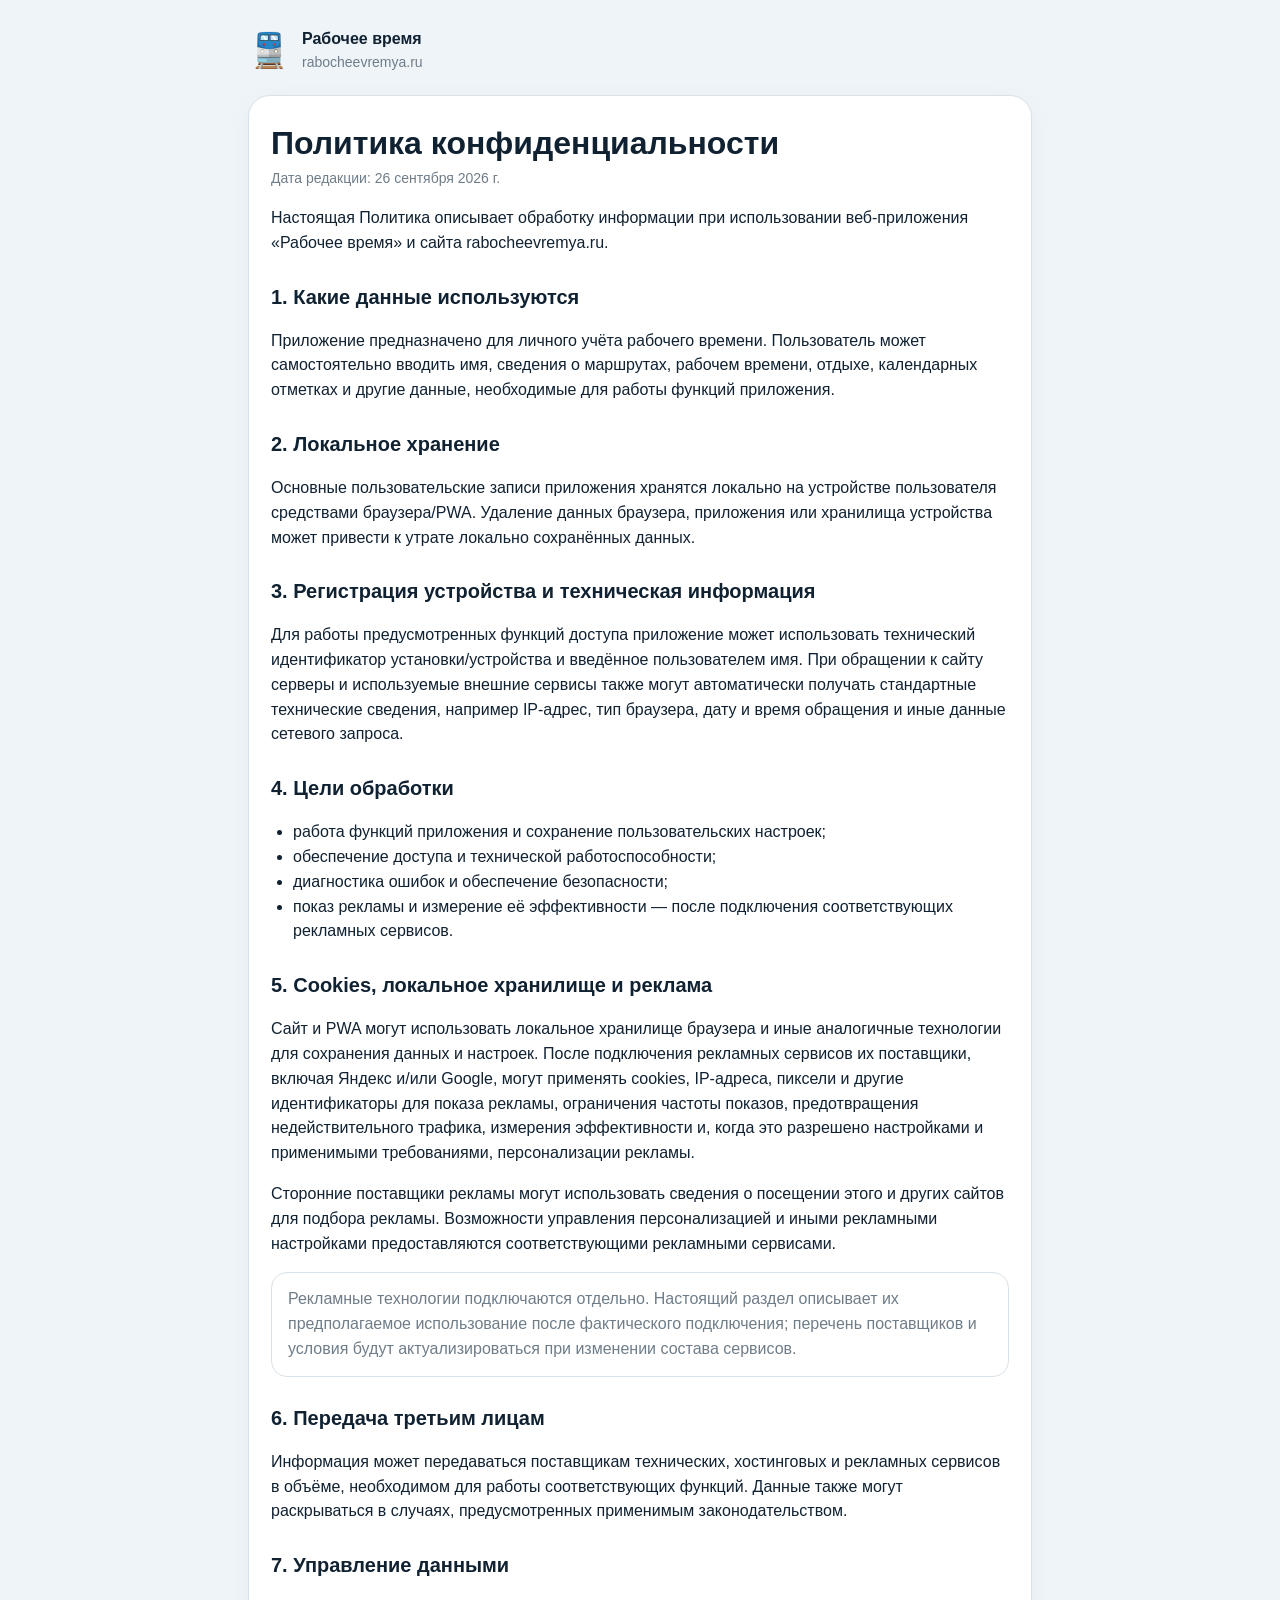
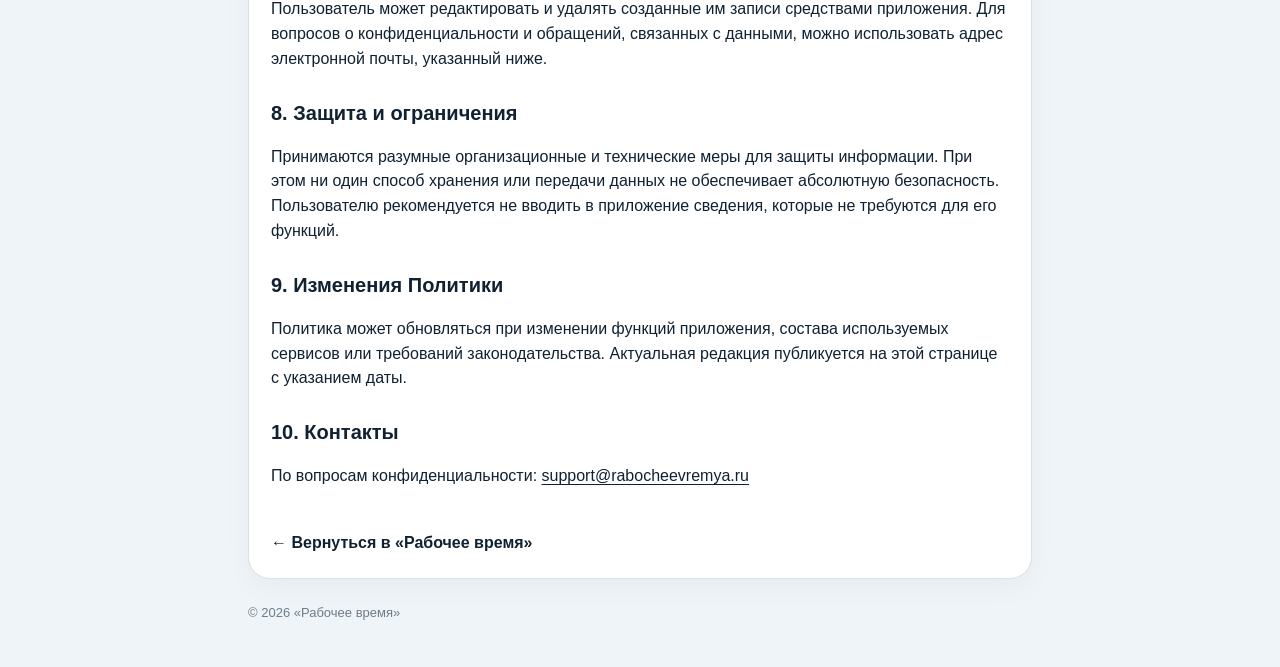
==== privacy.html @ 50ca196e "Add files via upload" ====
<!doctype html>
<html lang="ru">
<head>
  <meta charset="utf-8">
  <meta name="viewport" content="width=device-width,initial-scale=1,viewport-fit=cover">
  <meta name="color-scheme" content="light dark">
  <title>Политика конфиденциальности — Рабочее время</title>
  <style>
    :root{color-scheme:light dark;--bg:#eef4f8;--card:#fff;--text:#102131;--muted:#6f7d89;--line:#d9e2e8;--accent:#ff2638}
    @media(prefers-color-scheme:dark){:root{--bg:#06131b;--card:#0d2432;--text:#f4f7f9;--muted:#9cabb7;--line:#244253;--accent:#ff3344}}
    *{box-sizing:border-box} body{margin:0;background:var(--bg);color:var(--text);font-family:-apple-system,BlinkMacSystemFont,"SF Pro Text","Segoe UI",sans-serif;line-height:1.55}
    main{max-width:820px;margin:auto;padding:calc(24px + env(safe-area-inset-top)) 18px calc(44px + env(safe-area-inset-bottom))}
    .top{display:flex;align-items:center;gap:12px;margin-bottom:18px}.mark{font-size:34px}.eyebrow{color:var(--muted);font-size:14px}
    h1{font-size:32px;line-height:1.08;margin:8px 0 8px} h2{font-size:20px;margin:26px 0 8px} p,li{font-size:16px} ul{padding-left:22px}
    .card{background:var(--card);border:1px solid var(--line);border-radius:22px;padding:22px;box-shadow:0 8px 28px rgba(0,0,0,.04)}
    .note{padding:14px 16px;border:1px solid var(--line);border-radius:16px;color:var(--muted);margin:16px 0}
    a{color:inherit;text-decoration-thickness:1px;text-underline-offset:3px}.back{display:inline-block;margin-top:26px;font-weight:700;text-decoration:none}
    footer{color:var(--muted);font-size:13px;margin-top:24px}
  </style>
</head>
<body>
<main>
  <div class="top"><div class="mark">🚆</div><div><strong>Рабочее время</strong><div class="eyebrow">rabocheevremya.ru</div></div></div>
  <div class="card">
    <h1>Политика конфиденциальности</h1>
    <div class="eyebrow">Дата редакции: 26 сентября 2026 г.</div>

    <p>Настоящая Политика описывает обработку информации при использовании веб‑приложения «Рабочее время» и сайта rabocheevremya.ru.</p>

    <h2>1. Какие данные используются</h2>
    <p>Приложение предназначено для личного учёта рабочего времени. Пользователь может самостоятельно вводить имя, сведения о маршрутах, рабочем времени, отдыхе, календарных отметках и другие данные, необходимые для работы функций приложения.</p>

    <h2>2. Локальное хранение</h2>
    <p>Основные пользовательские записи приложения хранятся локально на устройстве пользователя средствами браузера/PWA. Удаление данных браузера, приложения или хранилища устройства может привести к утрате локально сохранённых данных.</p>

    <h2>3. Регистрация устройства и техническая информация</h2>
    <p>Для работы предусмотренных функций доступа приложение может использовать технический идентификатор установки/устройства и введённое пользователем имя. При обращении к сайту серверы и используемые внешние сервисы также могут автоматически получать стандартные технические сведения, например IP‑адрес, тип браузера, дату и время обращения и иные данные сетевого запроса.</p>

    <h2>4. Цели обработки</h2>
    <ul>
      <li>работа функций приложения и сохранение пользовательских настроек;</li>
      <li>обеспечение доступа и технической работоспособности;</li>
      <li>диагностика ошибок и обеспечение безопасности;</li>
      <li>показ рекламы и измерение её эффективности — после подключения соответствующих рекламных сервисов.</li>
    </ul>

    <h2>5. Cookies, локальное хранилище и реклама</h2>
    <p>Сайт и PWA могут использовать локальное хранилище браузера и иные аналогичные технологии для сохранения данных и настроек. После подключения рекламных сервисов их поставщики, включая Яндекс и/или Google, могут применять cookies, IP‑адреса, пиксели и другие идентификаторы для показа рекламы, ограничения частоты показов, предотвращения недействительного трафика, измерения эффективности и, когда это разрешено настройками и применимыми требованиями, персонализации рекламы.</p>
    <p>Сторонние поставщики рекламы могут использовать сведения о посещении этого и других сайтов для подбора рекламы. Возможности управления персонализацией и иными рекламными настройками предоставляются соответствующими рекламными сервисами.</p>

    <div class="note">Рекламные технологии подключаются отдельно. Настоящий раздел описывает их предполагаемое использование после фактического подключения; перечень поставщиков и условия будут актуализироваться при изменении состава сервисов.</div>

    <h2>6. Передача третьим лицам</h2>
    <p>Информация может передаваться поставщикам технических, хостинговых и рекламных сервисов в объёме, необходимом для работы соответствующих функций. Данные также могут раскрываться в случаях, предусмотренных применимым законодательством.</p>

    <h2>7. Управление данными</h2>
    <p>Пользователь может редактировать и удалять созданные им записи средствами приложения. Для вопросов о конфиденциальности и обращений, связанных с данными, можно использовать адрес электронной почты, указанный ниже.</p>

    <h2>8. Защита и ограничения</h2>
    <p>Принимаются разумные организационные и технические меры для защиты информации. При этом ни один способ хранения или передачи данных не обеспечивает абсолютную безопасность. Пользователю рекомендуется не вводить в приложение сведения, которые не требуются для его функций.</p>

    <h2>9. Изменения Политики</h2>
    <p>Политика может обновляться при изменении функций приложения, состава используемых сервисов или требований законодательства. Актуальная редакция публикуется на этой странице с указанием даты.</p>

    <h2>10. Контакты</h2>
    <p>По вопросам конфиденциальности: <a href="mailto:support@rabocheevremya.ru">support@rabocheevremya.ru</a></p>

    <a class="back" href="/">← Вернуться в «Рабочее время»</a>
  </div>
  <footer>© 2026 «Рабочее время»</footer>
</main>
</body>
</html>
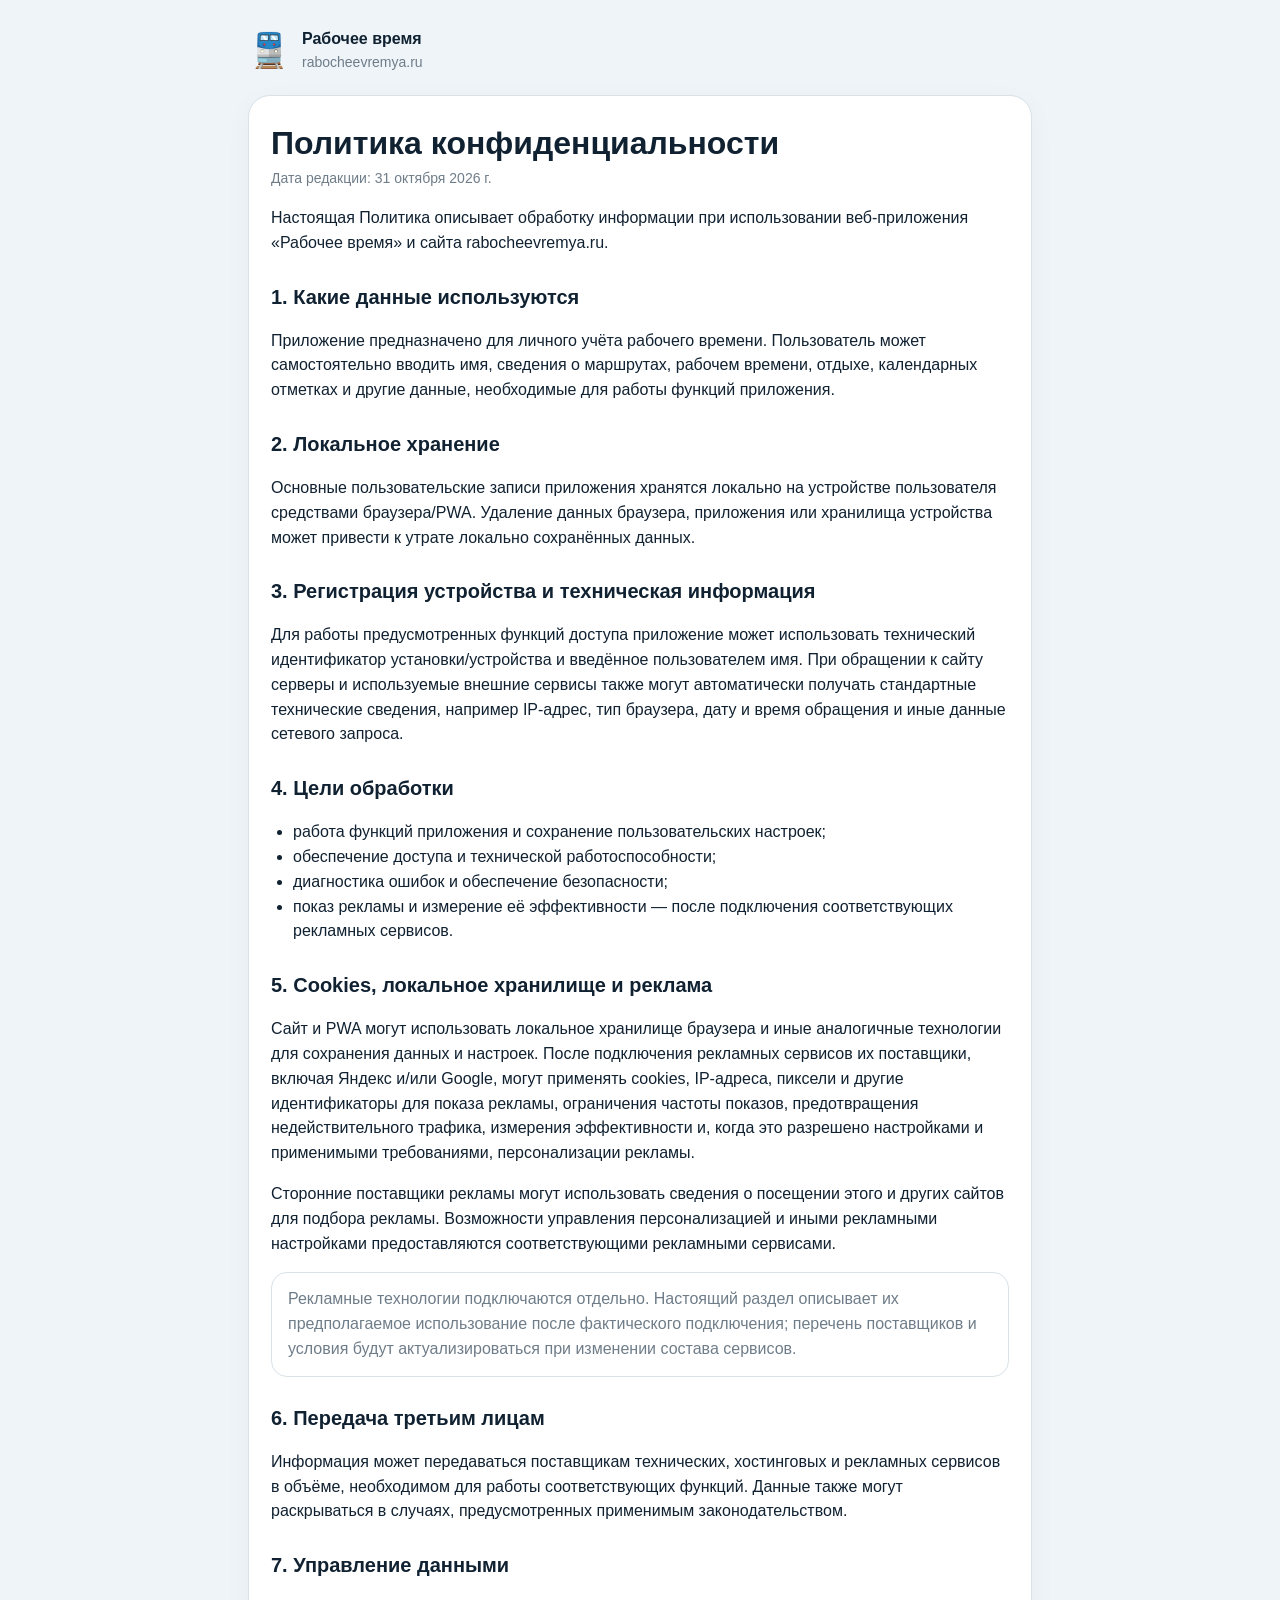
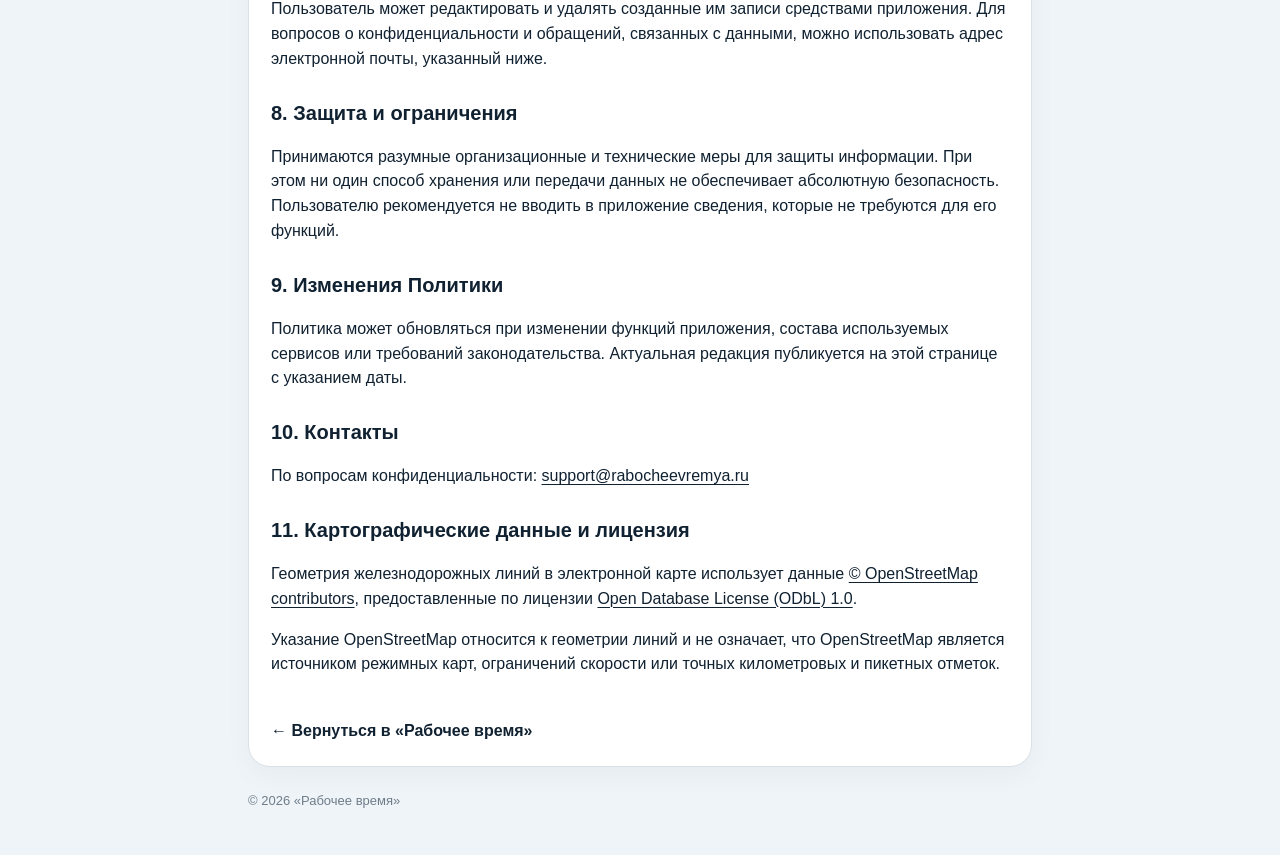
==== commit 10b0e36e: "Move OSM attribution into existing privacy policy and cache policy offline" ====
--- a/privacy.html
+++ b/privacy.html
@@ -23,7 +23,7 @@
   <div class="top"><div class="mark">🚆</div><div><strong>Рабочее время</strong><div class="eyebrow">rabocheevremya.ru</div></div></div>
   <div class="card">
     <h1>Политика конфиденциальности</h1>
-    <div class="eyebrow">Дата редакции: 26 сентября 2026 г.</div>
+    <div class="eyebrow">Дата редакции: 31 октября 2026 г.</div>
 
     <p>Настоящая Политика описывает обработку информации при использовании веб‑приложения «Рабочее время» и сайта rabocheevremya.ru.</p>
 
@@ -65,7 +65,13 @@
     <h2>10. Контакты</h2>
     <p>По вопросам конфиденциальности: <a href="mailto:support@rabocheevremya.ru">support@rabocheevremya.ru</a></p>
 
-    <a class="back" href="/">← Вернуться в «Рабочее время»</a>
+    <section id="map-data">
+      <h2>11. Картографические данные и лицензия</h2>
+      <p>Геометрия железнодорожных линий в электронной карте использует данные <a href="https://www.openstreetmap.org/copyright" target="_blank" rel="noopener">© OpenStreetMap contributors</a>, предоставленные по лицензии <a href="https://opendatacommons.org/licenses/odbl/1-0/" target="_blank" rel="noopener">Open Database License (ODbL) 1.0</a>.</p>
+      <p>Указание OpenStreetMap относится к геометрии линий и не означает, что OpenStreetMap является источником режимных карт, ограничений скорости или точных километровых и пикетных отметок.</p>
+    </section>
+
+    <a class="back" href="./index.html">← Вернуться в «Рабочее время»</a>
   </div>
   <footer>© 2026 «Рабочее время»</footer>
 </main>
